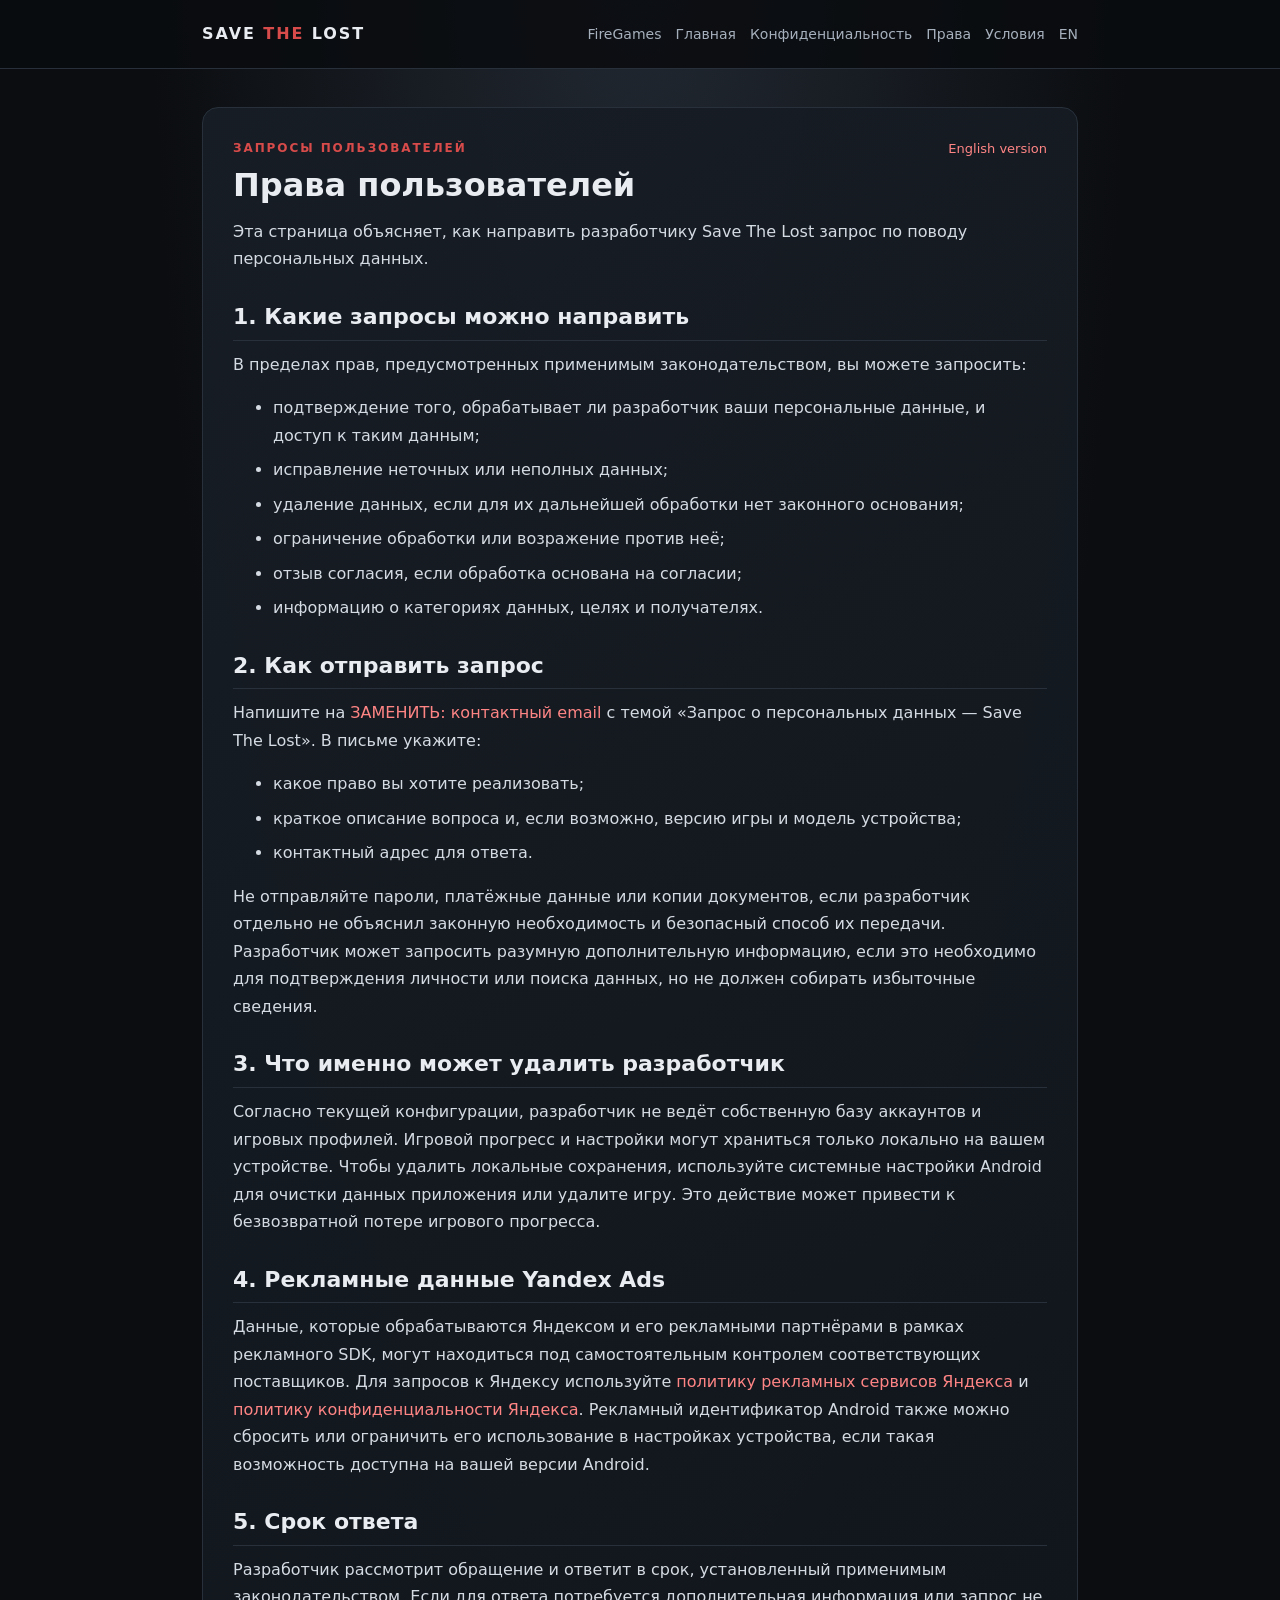
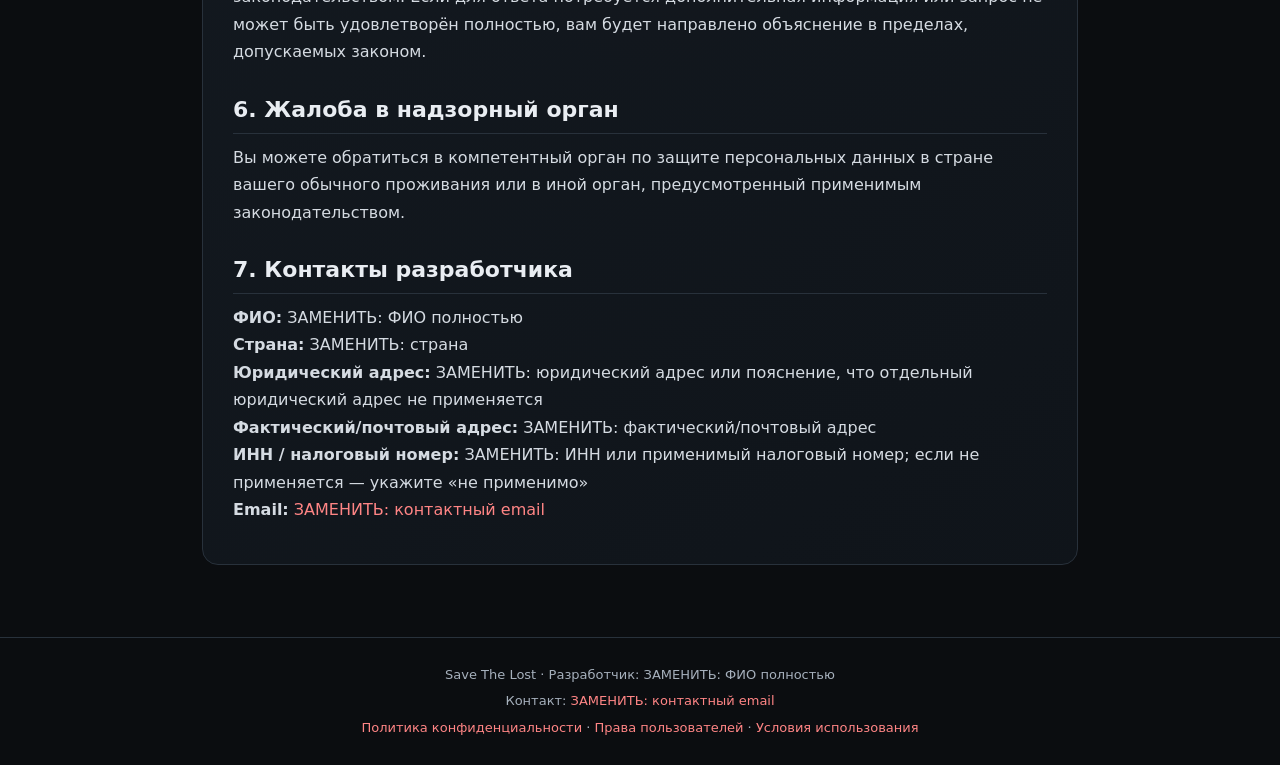
==== save-the-lost/rights.html @ e4e019b8 "Add FireGames website and Save The Lost pages" ====
<!doctype html>
<html lang="ru"><head><meta charset="utf-8"><meta name="viewport" content="width=device-width,initial-scale=1"><meta name="theme-color" content="#0b0d10"><meta name="description" content="Права пользователей — Save The Lost"><title>Права пользователей — Save The Lost</title><link rel="stylesheet" href="../styles.css"></head><body><header><div class="top"><a class="brand" href="index.html">SAVE <span>THE</span> LOST</a><nav><a href="../index.html">FireGames</a><a href="index.html">Главная</a><a href="privacy.html">Конфиденциальность</a><a href="rights.html">Права</a><a href="terms.html">Условия</a><a href="privacy-en.html">EN</a></nav></div></header><main><article class="paper"><a class="lang" href="rights-en.html">English version</a><div class="eyebrow">Запросы пользователей</div><h1>Права пользователей</h1><p>Эта страница объясняет, как направить разработчику Save The Lost запрос по поводу персональных данных.</p>
<h2>1. Какие запросы можно направить</h2><p>В пределах прав, предусмотренных применимым законодательством, вы можете запросить:</p><ul><li>подтверждение того, обрабатывает ли разработчик ваши персональные данные, и доступ к таким данным;</li><li>исправление неточных или неполных данных;</li><li>удаление данных, если для их дальнейшей обработки нет законного основания;</li><li>ограничение обработки или возражение против неё;</li><li>отзыв согласия, если обработка основана на согласии;</li><li>информацию о категориях данных, целях и получателях.</li></ul>
<h2>2. Как отправить запрос</h2><p>Напишите на <a data-email-link><span data-config="email">[email]</span></a> с темой «Запрос о персональных данных — Save The Lost». В письме укажите:</p><ul><li>какое право вы хотите реализовать;</li><li>краткое описание вопроса и, если возможно, версию игры и модель устройства;</li><li>контактный адрес для ответа.</li></ul><p>Не отправляйте пароли, платёжные данные или копии документов, если разработчик отдельно не объяснил законную необходимость и безопасный способ их передачи. Разработчик может запросить разумную дополнительную информацию, если это необходимо для подтверждения личности или поиска данных, но не должен собирать избыточные сведения.</p>
<h2>3. Что именно может удалить разработчик</h2><p>Согласно текущей конфигурации, разработчик не ведёт собственную базу аккаунтов и игровых профилей. Игровой прогресс и настройки могут храниться только локально на вашем устройстве. Чтобы удалить локальные сохранения, используйте системные настройки Android для очистки данных приложения или удалите игру. Это действие может привести к безвозвратной потере игрового прогресса.</p>
<h2>4. Рекламные данные Yandex Ads</h2><p>Данные, которые обрабатываются Яндексом и его рекламными партнёрами в рамках рекламного SDK, могут находиться под самостоятельным контролем соответствующих поставщиков. Для запросов к Яндексу используйте <a href="https://yandex.com/legal/international_ads_privacy_policy/en/" target="_blank" rel="noopener">политику рекламных сервисов Яндекса</a> и <a href="https://yandex.ru/legal/confidential/" target="_blank" rel="noopener">политику конфиденциальности Яндекса</a>. Рекламный идентификатор Android также можно сбросить или ограничить его использование в настройках устройства, если такая возможность доступна на вашей версии Android.</p>
<h2>5. Срок ответа</h2><p>Разработчик рассмотрит обращение и ответит в срок, установленный применимым законодательством. Если для ответа потребуется дополнительная информация или запрос не может быть удовлетворён полностью, вам будет направлено объяснение в пределах, допускаемых законом.</p>
<h2>6. Жалоба в надзорный орган</h2><p>Вы можете обратиться в компетентный орган по защите персональных данных в стране вашего обычного проживания или в иной орган, предусмотренный применимым законодательством.</p>
<h2>7. Контакты разработчика</h2><p><strong>ФИО:</strong> <span data-config="developerNameRu">[ФИО]</span><br><strong>Страна:</strong> <span data-config="countryRu">[страна]</span><br><strong>Юридический адрес:</strong> <span data-config="legalAddressRu">[юридический адрес]</span><br><strong>Фактический/почтовый адрес:</strong> <span data-config="actualAddressRu">[фактический адрес]</span><br><strong>ИНН / налоговый номер:</strong> <span data-config="taxIdRu">[налоговый номер]</span><br><strong>Email:</strong> <a data-email-link><span data-config="email">[email]</span></a></p></article></main><footer><p>Save The Lost · Разработчик: <span data-config="developerNameRu">[ФИО]</span></p><p>Контакт: <a class="contact" data-email-link><span data-config="email">[email]</span></a></p><p><a href="privacy.html">Политика конфиденциальности</a> · <a href="rights.html">Права пользователей</a> · <a href="terms.html">Условия использования</a></p></footer><script src="../site-config.js"></script>
<script>
(function(){
  const c=window.FIREGAMES_SITE_CONFIG||{};
  document.querySelectorAll('[data-config]').forEach(el=>{
    const key=el.getAttribute('data-config');
    if(c[key]!==undefined) el.textContent=c[key];
  });
  document.querySelectorAll('[data-email-link]').forEach(el=>{
    const e=c.email||'';
    if(e && !e.includes('ЗАМЕНИТЬ') && !e.includes('REPLACE')) el.href='mailto:'+e;
    else el.removeAttribute('href');
  });
})();
</script></body></html>
---- styles.css ----
/* Save The Lost legal site — lightweight, static, GitHub Pages-ready */
:root{color-scheme:dark;--bg:#0b0d10;--panel:#12161c;--panel2:#171d25;--text:#e9edf2;--muted:#a6b0bc;--accent:#d84b4b;--line:#28313b;--link:#ff8585;--max:920px}
*{box-sizing:border-box}html{scroll-behavior:smooth}body{margin:0;background:radial-gradient(ellipse at 50% -15%,#242b35 0,transparent 55%),var(--bg);color:var(--text);font:16px/1.72 system-ui,-apple-system,Segoe UI,Roboto,Arial,sans-serif}
a{color:var(--link);text-decoration:none}a:hover{text-decoration:underline}header{border-bottom:1px solid var(--line);background:rgba(10,12,15,.88)}.top{max-width:var(--max);margin:auto;padding:20px 22px;display:flex;align-items:center;justify-content:space-between;gap:18px;flex-wrap:wrap}.brand{font-weight:850;letter-spacing:.12em;color:var(--text);font-size:16px}.brand span{color:var(--accent)}nav{display:flex;gap:14px;flex-wrap:wrap;font-size:14px}nav a{color:var(--muted)}nav a.active{color:var(--text)}main{max-width:var(--max);margin:38px auto 72px;padding:0 22px}.hero,.paper,.tile{background:linear-gradient(145deg,rgba(23,29,37,.96),rgba(16,20,26,.96));border:1px solid var(--line);border-radius:16px}.hero{padding:34px;margin-bottom:20px}.eyebrow{color:var(--accent);font-size:12px;font-weight:800;letter-spacing:.16em;text-transform:uppercase}h1{font-size:clamp(30px,5vw,44px);line-height:1.12;margin:10px 0 14px}h2{font-size:22px;line-height:1.3;margin:30px 0 10px}h3{font-size:17px;margin:22px 0 8px}p{margin:10px 0;color:#d5dbe2}li{margin:7px 0;color:#d5dbe2}.muted,.date,small{color:var(--muted)}.date{font-size:13px}.paper{padding:30px}.paper h1{font-size:32px}.paper h2{border-bottom:1px solid var(--line);padding-bottom:8px}.notice{border-left:3px solid var(--accent);padding:12px 16px;background:rgba(216,75,75,.08);border-radius:0 8px 8px 0;color:#e5e9ee;margin:18px 0}.grid{display:grid;grid-template-columns:repeat(auto-fit,minmax(210px,1fr));gap:14px;margin-top:18px}.tile{padding:20px;display:block;color:var(--text);transition:transform .15s,border-color .15s}.tile:hover{transform:translateY(-2px);border-color:#7b4248;text-decoration:none}.tile strong{display:block;font-size:17px;margin-bottom:6px}.tile span{color:var(--muted);font-size:14px}.lang{float:right;font-size:13px}.meta{display:flex;gap:10px;flex-wrap:wrap;margin-top:16px}.pill{border:1px solid var(--line);border-radius:999px;padding:5px 10px;color:var(--muted);font-size:12px}footer{border-top:1px solid var(--line);color:var(--muted);font-size:13px;padding:22px;text-align:center}footer p{margin:4px 0;color:var(--muted)}.contact{word-break:break-word}table{width:100%;border-collapse:collapse;margin:16px 0}td,th{border:1px solid var(--line);padding:10px;text-align:left;vertical-align:top}th{background:var(--panel2)}code{background:#202833;padding:2px 6px;border-radius:4px;color:#ffd0d0}.btn{display:inline-block;background:var(--accent);color:#fff;padding:10px 16px;border-radius:8px;font-weight:700}.btn:hover{background:#ee6060;text-decoration:none}@media(max-width:600px){.hero,.paper{padding:22px 18px}.top{padding:16px 18px}nav{gap:10px}main{margin-top:22px}}
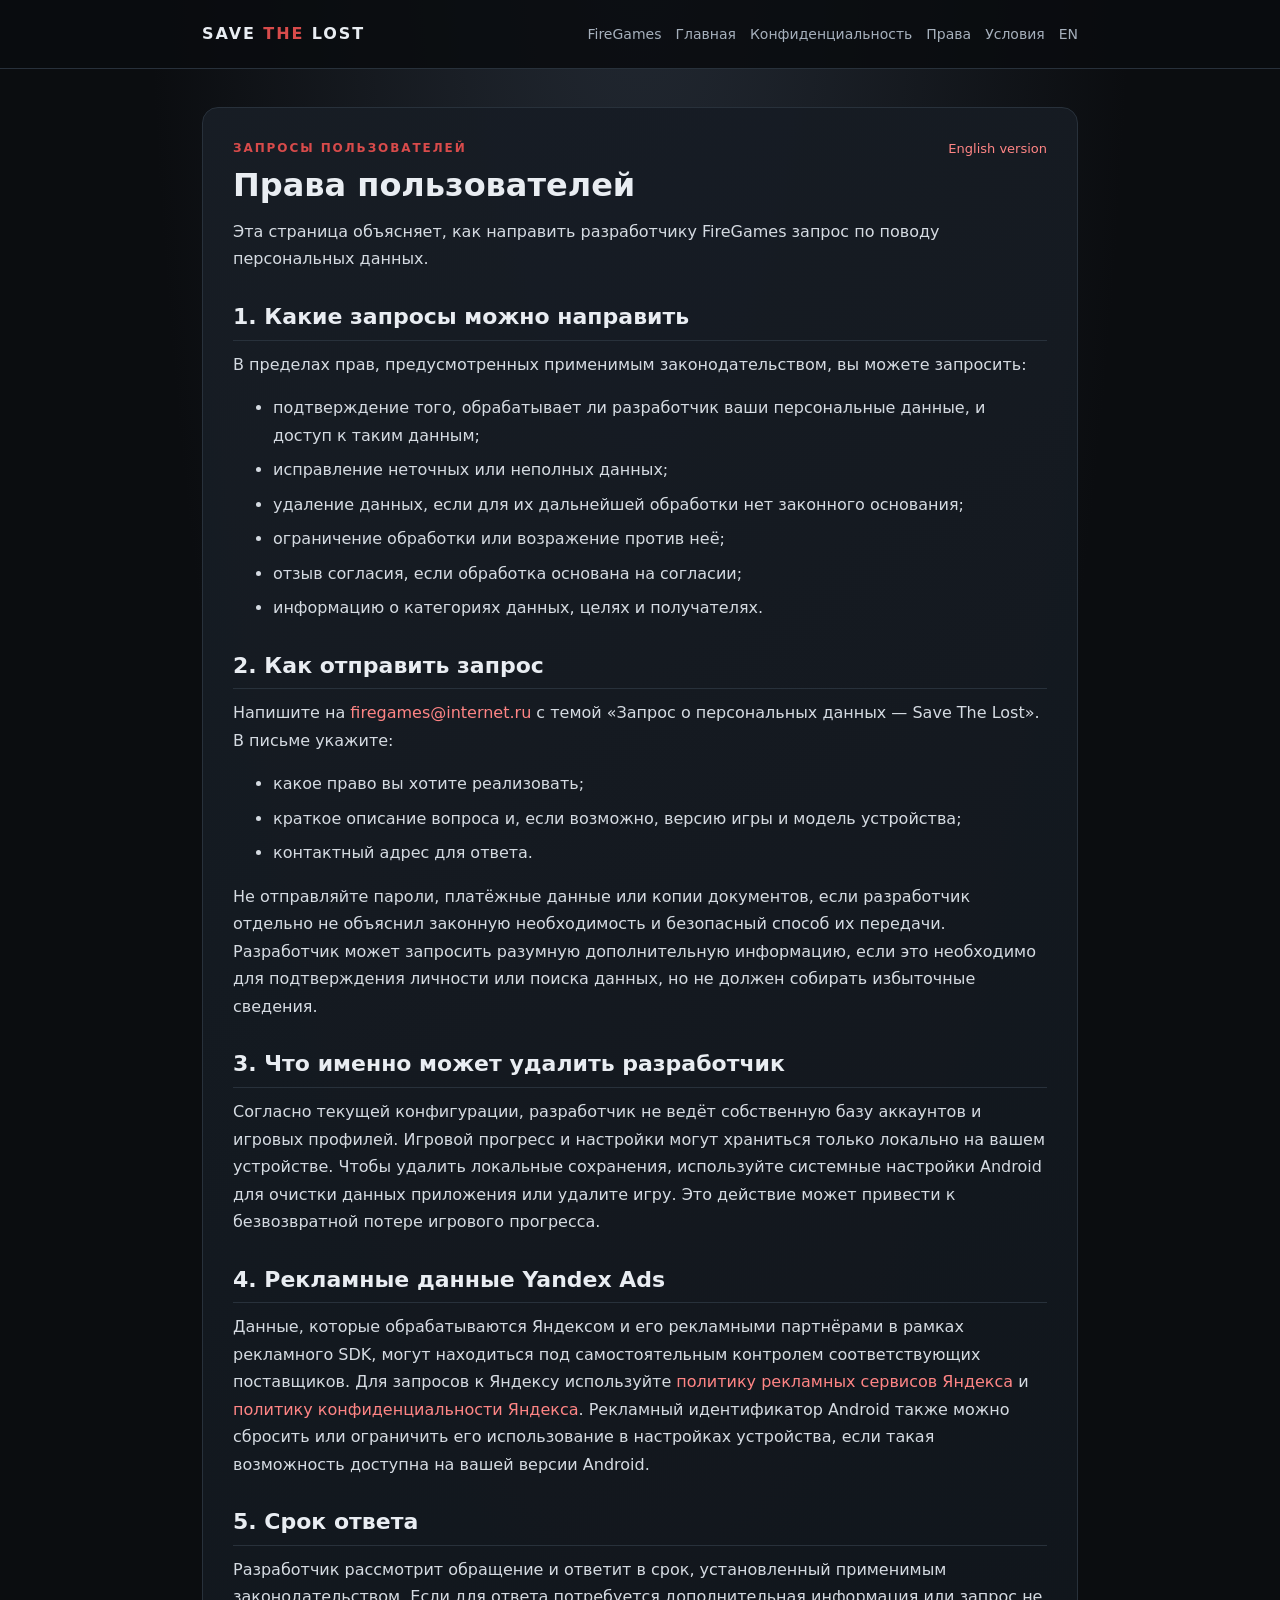
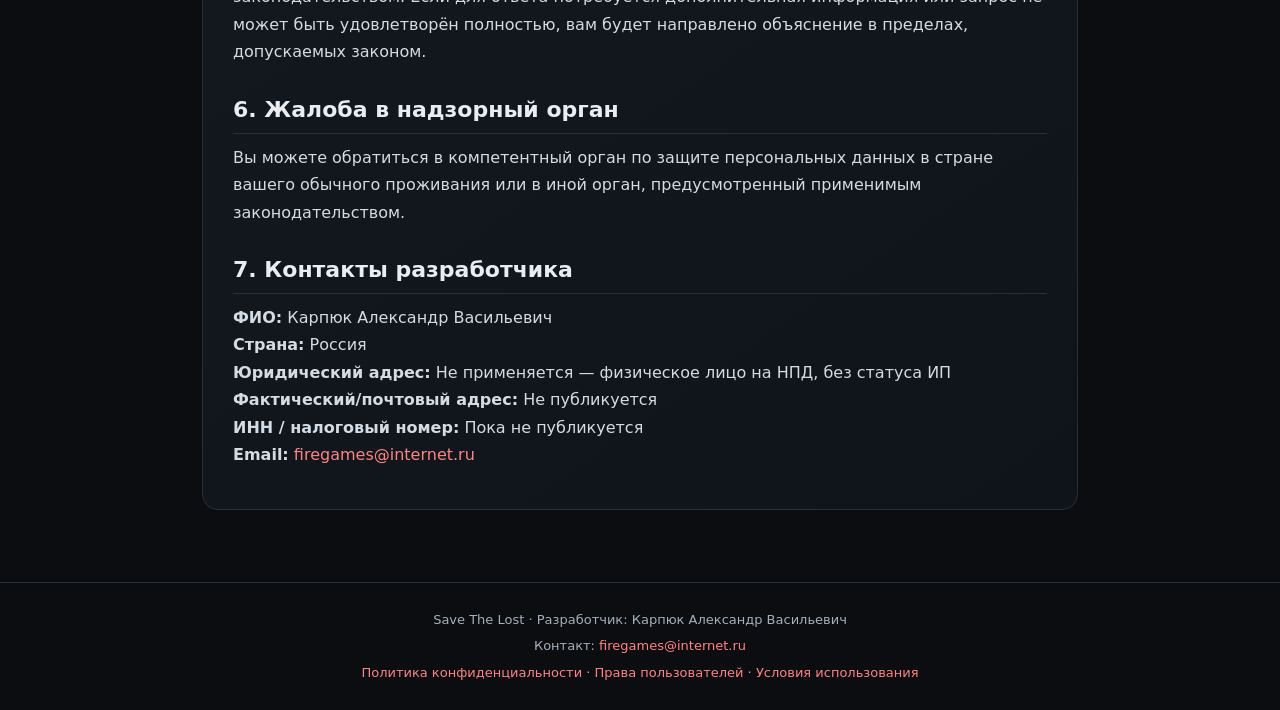
==== commit 19254f6c: "Update rights.html" ====
--- a/save-the-lost/rights.html
+++ b/save-the-lost/rights.html
@@ -1,5 +1,6 @@
+
 <!doctype html>
-<html lang="ru"><head><meta charset="utf-8"><meta name="viewport" content="width=device-width,initial-scale=1"><meta name="theme-color" content="#0b0d10"><meta name="description" content="Права пользователей — Save The Lost"><title>Права пользователей — Save The Lost</title><link rel="stylesheet" href="../styles.css"></head><body><header><div class="top"><a class="brand" href="index.html">SAVE <span>THE</span> LOST</a><nav><a href="../index.html">FireGames</a><a href="index.html">Главная</a><a href="privacy.html">Конфиденциальность</a><a href="rights.html">Права</a><a href="terms.html">Условия</a><a href="privacy-en.html">EN</a></nav></div></header><main><article class="paper"><a class="lang" href="rights-en.html">English version</a><div class="eyebrow">Запросы пользователей</div><h1>Права пользователей</h1><p>Эта страница объясняет, как направить разработчику Save The Lost запрос по поводу персональных данных.</p>
+<html lang="ru"><head><meta charset="utf-8"><meta name="viewport" content="width=device-width,initial-scale=1"><meta name="theme-color" content="#0b0d10"><meta name="description" content="Права пользователей — Save The Lost"><title>Права пользователей — Save The Lost</title><link rel="stylesheet" href="../styles.css"></head><body><header><div class="top"><a class="brand" href="index.html">SAVE <span>THE</span> LOST</a><nav><a href="../index.html">FireGames</a><a href="index.html">Главная</a><a href="privacy.html">Конфиденциальность</a><a href="rights.html">Права</a><a href="terms.html">Условия</a><a href="privacy-en.html">EN</a></nav></div></header><main><article class="paper"><a class="lang" href="rights-en.html">English version</a><div class="eyebrow">Запросы пользователей</div><h1>Права пользователей</h1><p>Эта страница объясняет, как направить разработчику FireGames запрос по поводу персональных данных.</p>
 <h2>1. Какие запросы можно направить</h2><p>В пределах прав, предусмотренных применимым законодательством, вы можете запросить:</p><ul><li>подтверждение того, обрабатывает ли разработчик ваши персональные данные, и доступ к таким данным;</li><li>исправление неточных или неполных данных;</li><li>удаление данных, если для их дальнейшей обработки нет законного основания;</li><li>ограничение обработки или возражение против неё;</li><li>отзыв согласия, если обработка основана на согласии;</li><li>информацию о категориях данных, целях и получателях.</li></ul>
 <h2>2. Как отправить запрос</h2><p>Напишите на <a data-email-link><span data-config="email">[email]</span></a> с темой «Запрос о персональных данных — Save The Lost». В письме укажите:</p><ul><li>какое право вы хотите реализовать;</li><li>краткое описание вопроса и, если возможно, версию игры и модель устройства;</li><li>контактный адрес для ответа.</li></ul><p>Не отправляйте пароли, платёжные данные или копии документов, если разработчик отдельно не объяснил законную необходимость и безопасный способ их передачи. Разработчик может запросить разумную дополнительную информацию, если это необходимо для подтверждения личности или поиска данных, но не должен собирать избыточные сведения.</p>
 <h2>3. Что именно может удалить разработчик</h2><p>Согласно текущей конфигурации, разработчик не ведёт собственную базу аккаунтов и игровых профилей. Игровой прогресс и настройки могут храниться только локально на вашем устройстве. Чтобы удалить локальные сохранения, используйте системные настройки Android для очистки данных приложения или удалите игру. Это действие может привести к безвозвратной потере игрового прогресса.</p>
@@ -20,4 +21,4 @@
     else el.removeAttribute('href');
   });
 })();
-</script></body></html>+</script></body></html>
